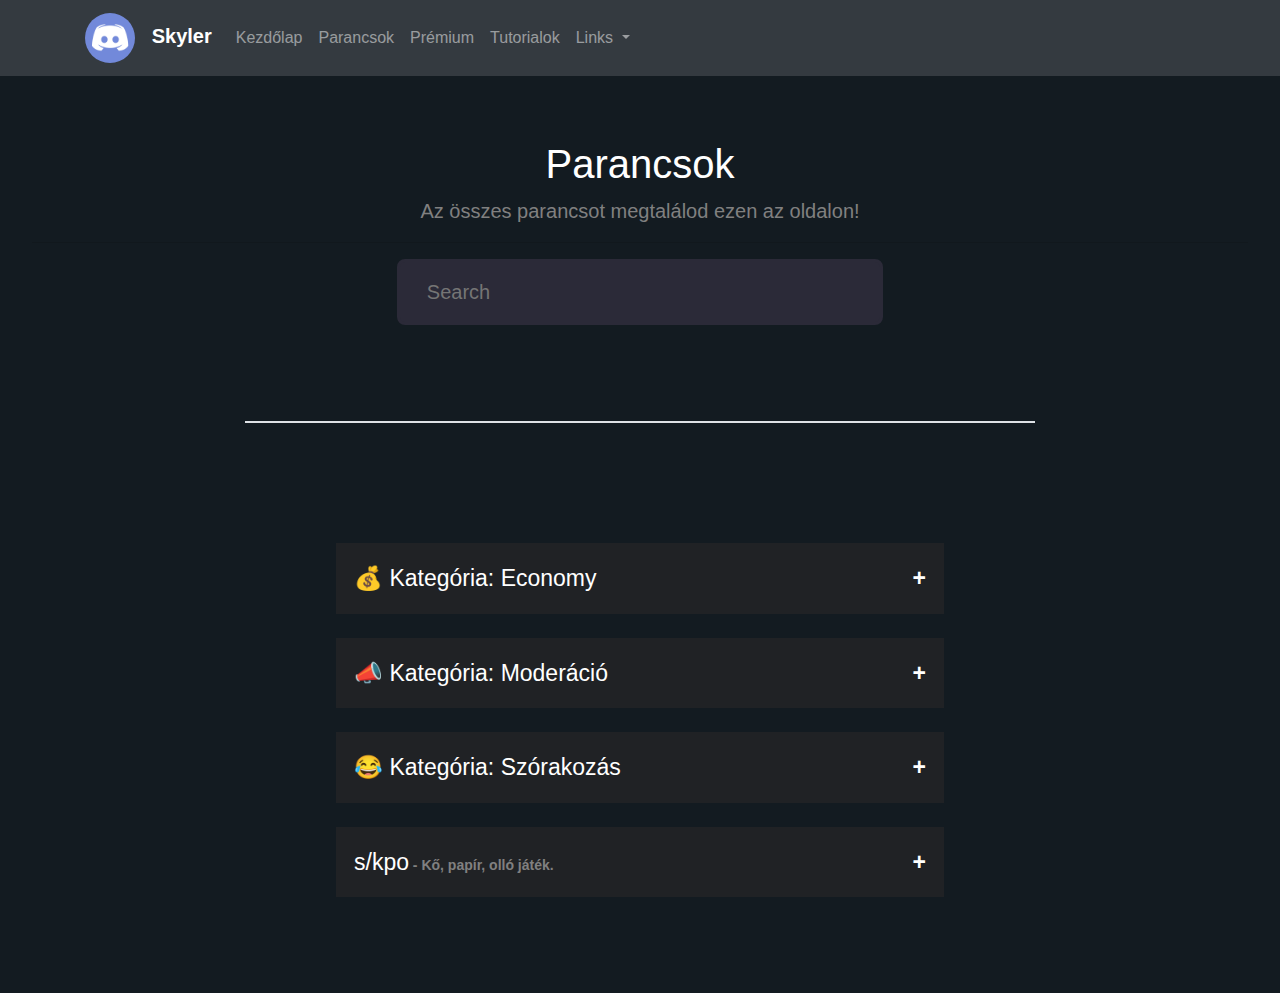
==== commands.html @ 7951acd0 "Update commands.html" ====
<!DOCTYPE html>
<html lang="en">

<head>
    <meta charset="UTF-8">
    <meta name="viewport" content="width=device-width, initial-scale=1, shrink-to-fit=no">
    <link rel="stylesheet" href="../css3/bootstrap.min.css">
    <link rel="stylesheet" href="../css3/main.css">
    <link rel="stylesheet" href="https://cdnjs.cloudflare.com/ajax/libs/font-awesome/4.7.0/css/font-awesome.min.css">
    <link rel="icon" href="../images/favicon.png">
    <title>Skyler - Parancsok</title>
</head>

<body>
    <nav class="navbar navbar-expand-lg navbar-dark bg-dark">
        <div class="container-fluid container">
            <a class="navbar-brand" href="/">
                <img src="../images/bot.png" alt="" width="50" height="50" class="rounded-circle"> &nbsp;
                <span>Skyler</span>
            </a>
            <button class="navbar-toggler" type="button" data-bs-toggle="collapse"
                data-bs-target="#navbarSupportedContent" aria-controls="navbarSupportedContent" aria-expanded="false"
                aria-label="Toggle navigation">
                <span class="navbar-toggler-icon"></span>
            </button>
            <div class="collapse navbar-collapse" id="navbarSupportedContent">
                <ul class="navbar-nav me-auto mb-2 mb-lg-0">
                    <li class="nav-item">
                        <a class="nav-link" href="../">Kezdőlap</a>
                    </li>
                    <li class="nav-item">
                        <a class="nav-link" aria-current="page" href="#/">Parancsok</a>
                    </li>
                    <li class="nav-item">
                        <a class="nav-link" href="./premium">Prémium</a>
                    </li>
                    <li class="nav-item">
                        <a class="nav-link" href="./tutorial">Tutorialok</a>
                    </li>
                    <li class="nav-item dropdown">
                        <a class="nav-link dropdown-toggle" href="#" id="linksdrop" role="button"
                            data-bs-toggle="dropdown" aria-expanded="false">
                            Links
                        </a>
                        <ul class="dropdown-menu bgn" aria-labelledby="linksdrop">
                            <li><a class="dropdown-item text-muted font-weight-bold" href="https://discord.com/oauth2/authorize?client_id=629368281513328642&permissions=8&scope=bot" target="_blank">Meghívás</a>
                            </li>
                            <li><a class="dropdown-item text-muted font-weight-bold" href="https://discord.com/invite/JfRbAU7" target="_blank">Support
                                    Server</a></li>
                            <li>
                                <hr class="dropdown-divider">
                            </li>
                        </ul>
                    </li>
                </ul>
            </div>
        </div>
    </nav>
    </div>

    <div class="jumbotron text-center bg-transparent">
        <h1 class="commandstitle">Parancsok</h1>
        <p class="lead commandssub">Az összes parancsot megtalálod ezen az oldalon!</p>
        <hr>
        <input id="myInput" type="text" class="searchbox" placeholder="Search">
        <br>
        <br>
        <br>
        <br>
        <br>
        <div class="border"></div>
        <br>
        <br>
        <br>
        <div id="myCmd">
            <br>
            <br>
            <button type="button" class="collapsible">💰 Kategória: Economy</button>
            <div class="content">
            <br>
            <br>
            <button type="button" class="collapsible">s/help<span> - Parancslista megtekintése.</span></button>
            <div class="content">
                <h4 style="color: rgb(169, 247, 247);">Szükséges jog:</h4>
                <p style="color: rgb(252, 51, 69);">Adminisztrátor</p>
                <h4 style="color: #cccccc;">Használat:</h4>
                <p>s/help</p>
            </div>
            <br>
            <br>
            <button type="button" class="collapsible">s/balance<span> - Egyenleg megtekintése</span></button>
            <div class="content">
                <h4 style="color: rgb(253, 248, 248);">Szükséges jog:</h4>
                <p style="color: rgb(116, 67, 253);">Nincs</p>
                <h4 style="color: #cccccc;">Használat:</h4>
                <p>s/balance [@említés]</p>
            </div>
            <br>
            <br>
            <button type="button" class="collapsible">s/crime<span> - Véletlenszerű bolt kirablása.</span></button>
            <div class="content">
                <h4 style="color: rgb(253, 248, 248);">Szükséges jog:</h4>
                <p style="color: rgb(116, 67, 253);">Nincs.</p>
                <h4 style="color: #cccccc;">Használat:</h4>
                <p>s/crime</p>
            </div>
            <br>
            <br>
            <button type="button" class="collapsible">s/work<span> - Dolgozás.</span></button>
            <div class="content">
                <h4 style="color: rgb(253, 248, 248);">Szükséges jog:</h4>
                <p style="color: rgb(116, 67, 253);">Nincs</p>
                <h4 style="color: #cccccc;">Használat:</h4>
                <p>s/work</p>
            </div>
            <br>
            <br>
            <button type="button" class="collapsible">s/pay<span> - Átutalás bankon keresztül.</span></button>
            <div class="content">
                <h4 style="color: rgb(253, 248, 248);">Szükséges jog:</h4>
                <p style="color: rgb(116, 67, 253);">Nincs</p>
                <h4 style="color: #cccccc;">Használat:</h4>
                <p>s/pay [@említés] [összeg]</p>
            </div>
            <br>
            <br>
            <button type="button" class="collapsible">s/setcurrency<span> - Pénznem beállítása.</span></button>
            <div class="content">
                <h4 style="color: rgb(253, 248, 248);">Szükséges jog:</h4>
                <p style="color: rgb(252, 51, 69);">Adminisztrátor</p>
                <h4 style="color: #cccccc;">Használat:</h4>
                <p>s/setcurrency [emoji/szöveg]</p>
            </div>
            <br>
            <br>
            <button type="button" class="collapsible">s/resetcurrency<span> - Pénznem visszaállítása.</span></button>
            <div class="content">
                <h4 style="color: rgb(253, 248, 248);">Szükséges jog:</h4>
                <p style="color: rgb(252, 51, 69);">Adminisztrátor</p>
                <h4 style="color: #cccccc;">Használat:</h4>
                <p>s/resetcurrency</p>
            </div>
            <br>
            <br>
            <button type="button" class="collapsible">s/farm<span> - Dolgozás a farmon.</span></button>
            <div class="content">
                <h4 style="color: rgb(253, 248, 248);">Szükséges jog:</h4>
                <p style="color: rgb(116, 67, 253);">Nincs</p>
                <h4 style="color: #cccccc;">Használat:</h4>
                <p>s/farm</p>
            </div>
            <br>
            <br>
            <button type="button" class="collapsible">s/inventory<span> - Megvásárolt tárgyak listája.</span></button>
            <div class="content">
                <h4 style="color: rgb(253, 248, 248);">Szükséges jog:</h4>
                <p style="color: rgb(116, 67, 253);">Nincs</p>
                <h4 style="color: #cccccc;">Használat:</h4>
                <p>s/inventory</p>
            </div>
            <br>
            <br>
            <button type="button" class="collapsible">s/buyitem<span> - Tárgy megvásárlása a boltból.</span></button>
            <div class="content">
                <h4 style="color: rgb(253, 248, 248);">Szükséges jog:</h4>
                <p style="color: rgb(116, 67, 253);">Nincs</p>
                <h4 style="color: #cccccc;">Használat:</h4>
                <p>s/buyitem[szám]</p>
            </div>
            <br>
            <br>
            <button type="button" class="collapsible">s/deposit<span> - Pénz bankba rakása.</span></button>
            <div class="content">
                <h4 style="color: rgb(253, 248, 248);">Szükséges jog:</h4>
                <p style="color: rgb(116, 67, 253);">Nincs</p>
                <h4 style="color: #cccccc;">Használat:</h4>
                <p>s/deposit [összeg]</p>
            </div>
            <br>
            <br>
            <button type="button" class="collapsible">s/withdraw<span> - Pénz kivétele a bankból.</span></button>
            <div class="content">
                <h4 style="color: rgb(253, 248, 248);">Szükséges jog:</h4>
                <p style="color: rgb(116, 67, 253);">Nincs</p>
                <h4 style="color: #cccccc;">Használat:</h4>
                <p>s/withdraw [összeg]</p>
            </div>
            <br>
            <br>
            <button type="button" class="collapsible">s/rob<span> - Felhasználó kirablása.</span></button>
            <div class="content">
                <h4 style="color: rgb(253, 248, 248);">Szükséges jog:</h4>
                <p style="color: rgb(116, 67, 253);">Nincs</p>
                <h4 style="color: #cccccc;">Használat:</h4>
                <p>s/rob [@említés]</p>
            </div>
            <br>
            <br>
            <button type="button" class="collapsible">s/additem<span> - Tárgy hozzáadása a bolthoz.</span></button>
            <div class="content">
                <h4 style="color: rgb(253, 248, 248);">Szükséges jog:</h4>
                <p style="color: rgb(252, 51, 69);">Adminisztrátor</p>
                <h4 style="color: #cccccc;">Használat:</h4>
                <p>s/additem [név] [ár] [@rang]</p>
            </div>
            <br>
            <br>
            <button type="button" class="collapsible">s/removeitem<span> - Tárgy törlése a boltból.</span></button>
            <div class="content">
                <h4 style="color: rgb(253, 248, 248);">Szükséges jog:</h4>
                <p style="color: rgb(252, 51, 69);">Adminisztrátor</p>
                <h4 style="color: #cccccc;">Használat:</h4>
                <p>s/removeitem[szám]</p>
            </div>
            <br>
            <br>
            </div>
            <br>
            <br>
            <button type="button" class="collapsible">📣 Kategória: Moderáció</button>
            <div class="content">
            <br>
            <br>
            <button type="button" class="collapsible">s/ban<span> - Felhasználó kitiltása.</span></button>
            <div class="content">
                <h4 style="color: rgb(253, 248, 248);">Szükséges jog:</h4>
                <p style="color: rgb(252, 51, 69);">Adminisztrátor</p>
                <h4 style="color: #cccccc;">Használat:</h4>
                <p>s/ban [@említés] [indok]</p>
            </div>
            <br>
            <br>
            <button type="button" class="collapsible">s/unban<span> - Felhasználó kitiltásának feloldása.</span></button>
            <div class="content">
                <h4 style="color: rgb(253, 248, 248);">Szükséges jog:</h4>
                <p style="color: rgb(252, 51, 69);">Adminisztrátor</p>
                <h4 style="color: #cccccc;">Használat:</h4>
                <p>s/unban [@említés]</p>
            </div>
            <br>
            <br>
            <button type="button" class="collapsible">s/kick<span> - Felhasználó kirúgása.</span></button>
            <div class="content">
                <h4 style="color: rgb(253, 248, 248);">Szükséges jog:</h4>
                <p style="color: rgb(252, 51, 69);">Adminisztrátor</p>
                <h4 style="color: #cccccc;">Használat:</h4>
                <p>s/kick [@említés] [indok]</p>
            </div>
            <br>
            <br>
            <button type="button" class="collapsible">s/mute<span> - Felhasználó némítása.</span></button>
            <div class="content">
                <h4 style="color: rgb(253, 248, 248);">Szükséges jog:</h4>
                <p style="color: rgb(252, 51, 69);">Adminisztrátor</p>
                <h4 style="color: #cccccc;">Használat:</h4>
                <p>s/ban [@említés] [indok]</p>
            </div>
            <br>
            <br>
            <button type="button" class="collapsible">s/unmute<span> - Felhasználó némításának feloldása.</span></button>
            <div class="content">
                <h4 style="color: rgb(253, 248, 248);">Szükséges jog:</h4>
                <p style="color: rgb(252, 51, 69);">Adminisztrátor</p>
                <h4 style="color: #cccccc;">Használat:</h4>
                <p>s/ban [@említés]</p>
            </div>
            <br>
            <br>
            <button type="button" class="collapsible">s/customcd<span> - Egyedi parancs készítése.</span></button>
            <div class="content">
                <h4 style="color: rgb(253, 248, 248);">Szükséges jog:</h4>
                <p style="color: rgb(252, 51, 69);">Adminisztrátor</p>
                <h4 style="color: #cccccc;">Használat:</h4>
                <p>s/customcd [parancs név] [válasz]</p>
            </div>
            <br>
            <br>
            <button type="button" class="collapsible">s/serverinfo<span> - Szerver információk megtekintése.</span></button>
            <div class="content">
                <h4 style="color: rgb(253, 248, 248);">Szükséges jog:</h4>
                <p style="color: rgb(252, 51, 69);">Adminisztrátor</p>
                <h4 style="color: #cccccc;">Használat:</h4>
                <p>s/serverinfo</p>
            </div>
            <br>
            <br>
            <button type="button" class="collapsible">s/roleinfo<span> - Rang információinak megtekintése.</span></button>
            <div class="content">
                <h4 style="color: rgb(253, 248, 248);">Szükséges jog:</h4>
                <p style="color: rgb(252, 51, 69);">Adminisztrátor</p>
                <h4 style="color: #cccccc;">Használat:</h4>
                <p>s/roleinfo [@említés]</p>
            </div>
            <br>
            <br>
            <button type="button" class="collapsible">s/userinfo<span> - Felhasználó információinak megtekintése.</span></button>
            <div class="content">
                <h4 style="color: rgb(253, 248, 248);">Szükséges jog:</h4>
                <p style="color: rgb(252, 51, 69);">Adminisztrátor</p>
                <h4 style="color: #cccccc;">Használat:</h4>
                <p>s/userinfo [@említés]</p>
            </div>
            <br>
            <br>
            <button type="button" class="collapsible">s/embed<span> - Egyedi embed készítése.</span></button>
            <div class="content">
                <h4 style="color: rgb(253, 248, 248);">Szükséges jog:</h4>
                <p style="color: rgb(252, 51, 69);">Adminisztrátor</p>
                <h4 style="color: #cccccc;">Használat:</h4>
                <p>s/embed [Author] [Cím] [Leírás] [Author Icon] [Fejléc képe]</p>
            </div>
            <br>
            <br>
            <button type="button" class="collapsible">s/clear<span> - Üzenetek törlése.</span></button>
            <div class="content">
                <h4 style="color: rgb(253, 248, 248);">Szükséges jog:</h4>
                <p style="color: rgb(252, 51, 69);">Adminisztrátor</p>
                <h4 style="color: #cccccc;">Használat:</h4>
                <p>s/clear [mennyiség]</p>
            </div>
            <br>
            <br>
            <button type="button" class="collapsible">s/reactionroles<span> - Reaction Roles menüpont megjelenítése.</span></button>
            <div class="content">
                <h4 style="color: rgb(253, 248, 248);">Szükséges jog:</h4>
                <p style="color: rgb(252, 51, 69);">Adminisztrátor</p>
                <h4 style="color: #cccccc;">Használat:</h4>
                <p>s/reactionroles</p>
            </div>
            <br>
            <br>
            <button type="button" class="collapsible">s/setbuttonrole<span> - Reaction Roles rangjainak beállítása.</span></button>
            <div class="content">
                <h4 style="color: rgb(253, 248, 248);">Szükséges jog:</h4>
                <p style="color: rgb(252, 51, 69);">Adminisztrátor</p>
                <h4 style="color: #cccccc;">Használat:</h4>
                <p>s/setbuttonrole [@rang] [@rang] [@rang] [@rang] [@rang]</p>
            </div>
            <br>
            <br>
            <button type="button" class="collapsible">s/announce<span> - Felhívás készítése.</span></button>
            <div class="content">
                <h4 style="color: rgb(253, 248, 248);">Szükséges jog:</h4>
                <p style="color: rgb(252, 51, 69);">Adminisztrátor</p>
                <h4 style="color: #cccccc;">Használat:</h4>
                <p>s/announce [szöveg]</p>
            </div>
            <br>
            <br>
            <button type="button" class="collapsible">s/setup temp1<span> - Első sablon feltelepítése.</span></button>
            <div class="content">
                <h4 style="color: rgb(253, 248, 248);">Szükséges jog:</h4>
                <p style="color: rgb(252, 51, 69);">Adminisztrátor</p>
                <h4 style="color: #cccccc;">Használat:</h4>
                <p>s/setup temp1</p>
            </div>
            <br>
            <br>
            <button type="button" class="collapsible">s/setup temp2<span> - Második sablon feltelepítése.</span></button>
            <div class="content">
                <h4 style="color: rgb(253, 248, 248);">Szükséges jog:</h4>
                <p style="color: rgb(252, 51, 69);">Adminisztrátor</p>
                <h4 style="color: #cccccc;">Használat:</h4>
                <p>s/setup temp2</p>
            </div>
            <br>
            <br>
            <button type="button" class="collapsible">s/seewarns<span> - Figyelmeztetések megtekintése</span></button>
            <div class="content">
                <h4 style="color: rgb(253, 248, 248);">Szükséges jog:</h4>
                <p style="color: rgb(252, 51, 69);">Adminisztrátor</p>
                <h4 style="color: #cccccc;">Használat:</h4>
                <p>s/seewarns [@említés]</p>
            </div>
            <br>
            <br>
            <button type="button" class="collapsible">s/asay<span> - Admin felhívás készítése.</span></button>
            <div class="content">
                <h4 style="color: rgb(253, 248, 248);">Szükséges jog:</h4>
                <p style="color: rgb(252, 51, 69);">Adminisztrátor</p>
                <h4 style="color: #cccccc;">Használat:</h4>
                <p>s/asay [szöveg]</p>
            </div>
            <br>
            <br>
            <button type="button" class="collapsible">s/addmoney<span> - Pénz hozzáadása felhasználóhoz.</span></button>
            <div class="content">
                <h4 style="color: rgb(253, 248, 248);">Szükséges jog:</h4>
                <p style="color: rgb(252, 51, 69);">Adminisztrátor</p>
                <h4 style="color: #cccccc;">Használat:</h4>
                <p>s/addmoney [@említés] [mennyiség]</p>
            </div>
            <br>
            <br>
            <button type="button" class="collapsible">s/removemoney<span> - Pénz elvétele felhasználótól.</span></button>
            <div class="content">
                <h4 style="color: rgb(253, 248, 248);">Szükséges jog:</h4>
                <p style="color: rgb(252, 51, 69);">Adminisztrátor</p>
                <h4 style="color: #cccccc;">Használat:</h4>
                <p>s/removemoney [@említés] [mennyiség]</p>
            </div>
            <br>
            <br>
            <button type="button" class="collapsible">s/addrole<span> - Rang hozzáadása felhasználóhoz.</span></button>
            <div class="content">
                <h4 style="color: rgb(253, 248, 248);">Szükséges jog:</h4>
                <p style="color: rgb(252, 51, 69);">Adminisztrátor</p>
                <h4 style="color: #cccccc;">Használat:</h4>
                <p>s/removerole [@említés] [@rang]</p>
            </div>
            <br>
            <br>
            <button type="button" class="collapsible">s/removerole<span> - Rang elvétele felhasználótól.</span></button>
            <div class="content">
                <h4 style="color: rgb(253, 248, 248);">Szükséges jog:</h4>
                <p style="color: rgb(252, 51, 69);">Adminisztrátor</p>
                <h4 style="color: #cccccc;">Használat:</h4>
                <p>s/removerole [@említés] [@rang]</p>
            </div>
            <br>
            <br>
            <button type="button" class="collapsible">s/leave<span> - Bot kiléptetése.</span></button>
            <div class="content">
                <h4 style="color: rgb(253, 248, 248);">Szükséges jog:</h4>
                <p style="color: rgb(252, 51, 69);">Adminisztrátor</p>
                <h4 style="color: #cccccc;">Használat:</h4>
                <p>s/leave</p>
            </div>
            <br>
            <br>
            <button type="button" class="collapsible">s/setsuggestion<span> - Javaslat beállítása.</span></button>
            <div class="content">
                <h4 style="color: rgb(253, 248, 248);">Szükséges jog:</h4>
                <p style="color: rgb(252, 51, 69);">Adminisztrátor</p>
                <h4 style="color: #cccccc;">Használat:</h4>
                <p>s/setsuggestion [be/ki]</p>
            </div>
            <br>
            <br>
            <button type="button" class="collapsible">s/setsuggestchannel<span> - Javaslat csatornájának beállítása.</span></button>
            <div class="content">
                <h4 style="color: rgb(253, 248, 248);">Szükséges jog:</h4>
                <p style="color: rgb(252, 51, 69);">Adminisztrátor</p>
                <h4 style="color: #cccccc;">Használat:</h4>
                <p>s/setsuggestchannel [@csatorna]</p>
            </div>
            <br>
            <br>
            <button type="button" class="collapsible">s/resetwarns<span> - Figyelmeztetések nullázása.</span></button>
            <div class="content">
                <h4 style="color: rgb(253, 248, 248);">Szükséges jog:</h4>
                <p style="color: rgb(252, 51, 69);">Adminisztrátor</p>
                <h4 style="color: #cccccc;">Használat:</h4>
                <p>s/resetwarns [@említés]</p>
            </div>
            <br>
            <br>
            <button type="button" class="collapsible">s/warn<span> - Felhasználó figyelmeztetése.</span></button>
            <div class="content">
                <h4 style="color: rgb(253, 248, 248);">Szükséges jog:</h4>
                <p style="color: rgb(252, 51, 69);">Adminisztrátor</p>
                <h4 style="color: #cccccc;">Használat:</h4>
                <p>s/warn [@említés] [indok]</p>
            </div>
            <br>
            <br>
            <button type="button" class="collapsible">s/setlogs<span> - Logolás beállítása.</span></button>
            <div class="content">
                <h4 style="color: rgb(253, 248, 248);">Szükséges jog:</h4>
                <p style="color: rgb(252, 51, 69);">Adminisztrátor</p>
                <h4 style="color: #cccccc;">Használat:</h4>
                <p>s/setlogs [@csatorna]</p>
            </div>
            <br>
            <br>
            <button type="button" class="collapsible">s/automod<span> - Auto-Moderáció beállítása.</span></button>
            <div class="content">
                <h4 style="color: rgb(253, 248, 248);">Szükséges jog:</h4>
                <p style="color: rgb(252, 51, 69);">Adminisztrátor</p>
                <h4 style="color: #cccccc;">Használat:</h4>
                <p>s/automod [be/ki]</p>
            </div>
            <br>
            <br>
            <button type="button" class="collapsible">s/giveaway<span> - Nyereményjáték készítése.</span></button>
            <div class="content">
                <h4 style="color: rgb(253, 248, 248);">Szükséges jog:</h4>
                <p style="color: rgb(252, 51, 69);">Adminisztrátor</p>
                <h4 style="color: #cccccc;">Használat:</h4>
                <p>s/giveaway [idő] [nyeremény]</p>
            </div>
            <br>
            <br>
            <button type="button" class="collapsible">s/endgiveaway<span> - Nyereményjáték lezárása.</span></button>
            <div class="content">
                <h4 style="color: rgb(253, 248, 248);">Szükséges jog:</h4>
                <p style="color: rgb(252, 51, 69);">Adminisztrátor</p>
                <h4 style="color: #cccccc;">Használat:</h4>
                <p>s/endgiveaway [üzenet ID]</p>
            </div>
            <br>
            <br>
            <button type="button" class="collapsible">s/greroll<span> - Nyereményjáték nyertesének újrasorsolása.</span></button>
            <div class="content">
                <h4 style="color: rgb(253, 248, 248);">Szükséges jog:</h4>
                <p style="color: rgb(252, 51, 69);">Adminisztrátor</p>
                <h4 style="color: #cccccc;">Használat:</h4>
                <p>s/greroll [üzenet ID]</p>
            </div>
            <br>
            <br>
            <button type="button" class="collapsible">s/setwelcome<span> - Üdvözlő üzenet beállítása.</span></button>
            <div class="content">
                <h4 style="color: rgb(253, 248, 248);">Szükséges jog:</h4>
                <p style="color: rgb(252, 51, 69);">Adminisztrátor</p>
                <h4 style="color: #cccccc;">Használat:</h4>
                <p>s/setwelcome [üzenet]</p>
            </div>
            <br>
            <br>
            <button type="button" class="collapsible">s/setwchannel<span> - Üdvözlő csatorna beállítása.</span></button>
            <div class="content">
                <h4 style="color: rgb(253, 248, 248);">Szükséges jog:</h4>
                <p style="color: rgb(252, 51, 69);">Adminisztrátor</p>
                <h4 style="color: #cccccc;">Használat:</h4>
                <p>s/setwchannel [@csatorna]</p>
            </div>
            <br>
            <br>
            <button type="button" class="collapsible">s/setlmsg<span> - Kilépés üzenet beállítása.</span></button>
            <div class="content">
                <h4 style="color: rgb(253, 248, 248);">Szükséges jog:</h4>
                <p style="color: rgb(252, 51, 69);">Adminisztrátor</p>
                <h4 style="color: #cccccc;">Használat:</h4>
                <p>s/setlmsg [üzenet]</p>
            </div>
            <br>
            <br>
            <button type="button" class="collapsible">s/setlchannel<span> - Kilépés csatorna beállítása.</span></button>
            <div class="content">
                <h4 style="color: rgb(253, 248, 248);">Szükséges jog:</h4>
                <p style="color: rgb(252, 51, 69);">Adminisztrátor</p>
                <h4 style="color: #cccccc;">Használat:</h4>
                <p>s/setlchannel [@csatorna]</p>
            </div>
            <br>
            <br>
            <button type="button" class="collapsible">s/config<span> - Konfigurációk módosítása.</span></button>
            <div class="content">
                <h4 style="color: rgb(253, 248, 248);">Szükséges jog:</h4>
                <p style="color: rgb(252, 51, 69);">Adminisztrátor</p>
                <h4 style="color: #cccccc;">Használat:</h4>
                <p>s/config [welcome/leave/automod/sstats] [be/ki]</p>
            </div>
            <br>
            <br>
            <button type="button" class="collapsible">s/nuke<span> - Tömeges üzenetek törlése.</span></button>
            <div class="content">
                <h4 style="color: rgb(253, 248, 248);">Szükséges jog:</h4>
                <p style="color: rgb(252, 51, 69);">Adminisztrátor</p>
                <h4 style="color: #cccccc;">Használat:</h4>
                <p>s/nuke</p>
            </div>
            <br>
            <br>
            <button type="button" class="collapsible">s/intialize<span> - Működés ellenőrzése.</span></button>
            <div class="content">
                <h4 style="color: rgb(253, 248, 248);">Szükséges jog:</h4>
                <p style="color: rgb(252, 51, 69);">Adminisztrátor</p>
                <h4 style="color: #cccccc;">Használat:</h4>
                <p>s/intialize</p>
            </div>
            <br>
            <br>
            <button type="button" class="collapsible">s/resetalldata<span> - Adatbázis visszaállítása.</span></button>
            <div class="content">
                <h4 style="color: rgb(253, 248, 248);">Szükséges jog:</h4>
                <p style="color: rgb(252, 51, 69);">Adminisztrátor</p>
                <h4 style="color: #cccccc;">Használat:</h4>
                <p>s/resetalldata</p>
            </div>
            <br>
            <br>
            <button type="button" class="collapsible">s/szavazás<span> - Szavazás készítése.</span></button>
            <div class="content">
                <h4 style="color: rgb(253, 248, 248);">Szükséges jog:</h4>
                <p style="color: rgb(252, 51, 69);">Adminisztrátor</p>
                <h4 style="color: #cccccc;">Használat:</h4>
                <p>s/ban [szöveg]</p>
            </div>
            <br>
            <br>
            <button type="button" class="collapsible">s/getinvinfo<span> - Meghívó információinak megtekintése.</span></button>
            <div class="content">
                <h4 style="color: rgb(253, 248, 248);">Szükséges jog:</h4>
                <p style="color: rgb(252, 51, 69);">Adminisztrátor</p>
                <h4 style="color: #cccccc;">Használat:</h4>
                <p>s/getinvinfo [meghívó azonosító]</p>
            </div>
            <br>
            <br>
            </div>
            <br>
            <br>
            <button type="button" class="collapsible">😂 Kategória: Szórakozás</button>
            <div class="content">
            </div>
            <br>
            <br>
            <button type="button" class="collapsible">s/kpo<span> - Kő, papír, olló játék.</span></button>
            <div class="content">
                <h4 style="color: rgb(253, 248, 248);">Szükséges jog:</h4>
                <p style="color: rgb(116, 67, 253);">Nincs</p>
                <h4 style="color: #cccccc;">Használat:</h4>
                <p>s/kpo [✌️/👊/✋]</p>
            <br>
            <br>
            <button type="button" class="collapsible">s/iq<span> - IQ megtekintése (FUN).</span></button>
            <div class="content">
                <h4 style="color: rgb(253, 248, 248);">Szükséges jog:</h4>
                <p style="color: rgb(116, 67, 253);">Nincs</p>
                <h4 style="color: #cccccc;">Használat:</h4>
                <p>s/iq [@említés]</p>
            <br>
            <br>
            <button type="button" class="collapsible">s/avatar<span> - Avatar megtekintése.</span></button>
            <div class="content">
                <h4 style="color: rgb(253, 248, 248);">Szükséges jog:</h4>
                <p style="color: rgb(116, 67, 253);">Nincs</p>
                <h4 style="color: #cccccc;">Használat:</h4>
                <p>s/avatar [@említés]</p>
            <br>
            <br>
            <button type="button" class="collapsible">s/filter<span> - Filter feltétele.</span></button>
            <div class="content">
                <h4 style="color: rgb(253, 248, 248);">Szükséges jog:</h4>
                <p style="color: rgb(116, 67, 253);">Nincs</p>
                <h4 style="color: #cccccc;">Használat:</h4>
                <p>s/filter[1-10] [@említés]</p>
            <br>
            <br>
            <button type="button" class="collapsible">⭐️ Kategória: Extra</button>
            <div class="content">
            <br>
            <br>
            <button type="button" class="collapsible">s/extra<span> - Reagál a bot szavakra.</span></button>
            <div class="content">
                <h4 style="color: rgb(253, 248, 248);">Szükséges jog:</h4>
                <p style="color: rgb(116, 67, 253);">Nincs</p>
                <h4 style="color: #cccccc;">Használat:</h4>
                <p>s/extra [be/ki]</p>
            <br>
            <br>
            <button type="button" class="collapsible">s/extra mutat<span> - Extra menüpont megnyitása.</span></button>
            <div class="content">
                <h4 style="color: rgb(253, 248, 248);">Szükséges jog:</h4>
                <p style="color: rgb(116, 67, 253);">Nincs</p>
                <h4 style="color: #cccccc;">Használat:</h4>
                <p>s/extra mutat</p>
            <br>
            <br>
            <button type="button" class="collapsible">s/setup sstats<span> - Szerver statisztika felépítése.</span></button>
            <div class="content">
                <h4 style="color: rgb(253, 248, 248);">Szükséges jog:</h4>
                <p style="color: rgb(252, 51, 69);">Adminisztrátor</p>
                <h4 style="color: #cccccc;">Használat:</h4>
                <p>s/setup sstats</p>
            </div>
            <br>
            <br>
            <button type="button" class="collapsible">👥 Kategória: Egyéb</button>
            <div class="content">
            <br>
            <br>
            <button type="button" class="collapsible">👑 Kategória: Prémium</button>
            <div class="content">
            <br>
            <br>
            <button type="button" class="collapsible">s/gift<span> - Prémium ajándékozása.</span></button>
            <div class="content">
                <h4 style="color: rgb(253, 248, 248);">Szükséges jog:</h4>
                <p style="color: rgb(116, 67, 253);">Nincs</p>
                <h4 style="color: #cccccc;">Használat:</h4>
                <p>s/gift [@említés]</p>
            </div>
            <br>
            <br>
            <button type="button" class="collapsible">s/addnote<span> - Több jegyzet hozzáadása.</span></button>
            <div class="content">
                <h4 style="color: rgb(253, 248, 248);">Szükséges jog:</h4>
                <p style="color: rgb(116, 67, 253);">Nincs</p>
                <h4 style="color: #cccccc;">Használat:</h4>
                <p>s/addnote[4-6] [szöveg]</p>
            </div>
            <br>
            <br>
            <button type="button" class="collapsible">s/preview<span> - Wweboldal előnézete.</span></button>
            <div class="content">
                <h4 style="color: rgb(253, 248, 248);">Szükséges jog:</h4>
                <p style="color: rgb(116, 67, 253);">Nincs</p>
                <h4 style="color: #cccccc;">Használat:</h4>
                <p>s/preview [weboldal]</p>
            </div>
            <br>
            <br>
            <button type="button" class="collapsible">s/addbutton<span> - Javaslat csatornájának beállítása.</span></button>
            <div class="content">
                <h4 style="color: rgb(253, 248, 248);">Szükséges jog:</h4>
                <p style="color: rgb(252, 51, 69);">Adminisztrátor</p>
                <h4 style="color: #cccccc;">Használat:</h4>
                <p>s/addbutton [cím] [stílus] [szöveg]</p>
            </div>
            <br>
            <br>
            <button type="button" class="collapsible">Skyler<span> - Privátban beszélgetés a bottal.</span></button>
            <div class="content">
                <h4 style="color: rgb(253, 248, 248);">Szükséges jog:</h4>
                <p style="color: rgb(116, 67, 253);">Nincs</p>
                <h4 style="color: #cccccc;">Használat:</h4>
                <p>Skyler [szöveg]</p>
            </div>
            <br>
            <br>
            <button type="button" class="collapsible">s/antilink<span> - Linkek kikapcsolása</span></button>
            <div class="content">
                <h4 style="color: rgb(253, 248, 248);">Szükséges jog:</h4>
                <p style="color: rgb(116, 67, 253);">Nincs</p>
                <h4 style="color: #cccccc;">Használat:</h4>
                <p>s/antilink [ki/be]</p>
            </div>
            <br>
            <br>
            <button type="button" class="collapsible">s/setup temp<span> - Több jegyzet hozzáadása.</span></button>
            <div class="content">
                <h4 style="color: rgb(253, 248, 248);">Szükséges jog:</h4>
                <p style="color: rgb(116, 67, 253);">Nincs</p>
                <h4 style="color: #cccccc;">Használat:</h4>
                <p>s/setup temp[3-5]</p>
            </div>
            <br>
            <br>
        </div>
    </div>
    </div>

    <footer class="mastfoot mb-auto">
      <div class="container-fluid mb-auto">
        <div class="row d-flex justify-content-center">
          <div class="">
            <p style="font-size: 19px; padding: 0px; margin: 0px;"><a href="https://github.com/Hadi-Koubeissi"
                style="text-decoration: none; color: white;">Made with 💖 by Skyler Dev Team</a></br>Skyler - ©
              2021. Minden jog fenntarva.</br></p>
          </div>
        </div>
      </div>
    </footer>

    <script src="https://cdn.jsdelivr.net/npm/bootstrap@5.0.0-beta1/dist/js/bootstrap.bundle.min.js"
        integrity="sha384-ygbV9kiqUc6oa4msXn9868pTtWMgiQaeYH7/t7LECLbyPA2x65Kgf80OJFdroafW"
        crossorigin="anonymous"></script>
    <script src="https://cdnjs.cloudflare.com/ajax/libs/materialize/1.0.0/js/materialize.min.js"></script>
    <script src="https://ajax.googleapis.com/ajax/libs/jquery/3.5.1/jquery.min.js"></script>
    <script src="../js3/main.js"></script>
</body>

</html>
---- css3/main.css ----
body {
    font-family: 'Poppins', sans-serif !important;
    -webkit-font-smoothing: antialiased;
    -moz-osx-font-smoothing: grayscale;
    text-rendering: optimizeLegibility;
    background-color: #131b21;
}
.bgn {
    background-color: black;
    border: 1px solid #fff;
}
.htext {
color: #ffffff;
font-weight: inherit;
line-height: 1.2;
}
.ltext {
    color: #ffff;
}
.wh {
    color: #ffffff;
    font-weight: 700;
    padding-top: 30px;
}
.Hbot {
    color: #AD91FF !important;
}
.Hbot:hover {
    font-size: 30px;
    text-shadow: #ffffff;
}
.textt {
    color: #a2a8bd;
}
.card {
    border: 1px solid #ffffff;
}
.card:hover {
     border: 3px solid black;
}
.cardds{
margin-top: 30px !important;
padding: 60px 50px !important;
}
.bgseconde {
    padding-bottom: 150px;
    background-color: #131b21;

}
.ttjoin {
    color: #ffffff;
    font-weight: 500;
    font-size: 36px;
    line-height: 51px;
}
span {
    font-weight: 700;
}
.footer-social-icons {
    width: 350px;
    display: block;
    margin: 0 auto;
    align-items: center;
}
.social-icon {
    color: #fff;
}
ul.social-icons {
    margin-top: 10px;
}
.social-icons li {
    vertical-align: top;
    display: inline;
    height: 100px;
}
.social-icons a {
    color: #fff;
    text-decoration: none;
}
.fa-facebook {
    padding:10px 14px;
    -o-transition:.5s;
    -ms-transition:.5s;
    -moz-transition:.5s;
    -webkit-transition:.5s;
    transition: .5s;
    background-color: #322f30;
}
.fa-facebook:hover {
    background-color: #3d5b99;
}
.fa-twitter {
    padding:10px 12px;
    -o-transition:.5s;
    -ms-transition:.5s;
    -moz-transition:.5s;
    -webkit-transition:.5s;
    transition: .5s;
    background-color: #322f30;
}
.fa-twitter:hover {
    background-color: #00aced;
}
.fa-github {
    padding:10px 14px;
    -o-transition:.5s;
    -ms-transition:.5s;
    -moz-transition:.5s;
    -webkit-transition:.5s;
    transition: .5s;
    background-color: #322f30;
}
.fa-github:hover {
    background-color: #5a32a3;
}
.add_to_discord {
    display: flex;
    align-items: center;
    background-color: blueviolet;
    border-radius: 8px;
    border: 0;
    font-weight: 600;
    font-size: 17px !important;
    line-height: 21px !important;
    color: #fff;
    padding: 27px;
    height: 58px;
    outline: none;
}
.add_to_discord svg {
    padding-right: 20px;
    box-sizing: unset;
}
.add_to_discord:hover {
    background-color: rgb(152, 67, 233);
    text-decoration: none;
  }
  
.commandstitle {
    color: #ffffff;
}
.commandssub {
    color: gray;
}
.searchbox {
    background-color: #2b2a38;
    padding: 15px 27px;
    font-size: 20px;
    color: #ccc;
    border: 3px solid #2b2a38;
    border-radius: 8px;
    width: 40%;
}
.border {
    width: 65%;
    height: 2px;
    background: #fff;
    margin-left: 17.5%;
}
.collapsible {
    background-color: #202225;
    color: white;
    cursor: pointer;
    padding: 18px;
    width: 50%;
    border: none;
    text-align: left;
    outline: none;
    font-size: 23px;
    font-family: -apple-system, BlinkMacSystemFont, 'Segoe UI', Roboto, Oxygen, Ubuntu, Cantarell, 'Open Sans', 'Helvetica Neue', sans-serif;
  }
  .collapsible span {
    font-size: 14px;
    color: grey;
}
.collapsible:after {
    content: '\002B';
    color: white;
    font-weight: bold;
    float: right;
    margin-left: 5px;
  }
  
  .active:after {
    content: "\2212";
  }
  .content {
    padding: 0 18px;
    width: 50%;
    margin-left: 25%;
    overflow: hidden;
    transition: max-height 0.3s ease-out;
    background-color: #2f3136;
    color: #6a707a;
    text-align: left;
    display: none;
  }
  .content h4 {
    margin-top: 12px;
    font-size: 20px;
    font-family: 'Cairo';
  }

  .card{
    background-color: rgb(255, 251, 251);
    color: red;
    max-width: 360px;
    display: flex;
    flex-direction: column;
    overflow: hidden;
    border-radius: 2rem;
    box-shadow: 0px 1rem 1.5rem rgba(0,0,0,0.5);
  }
  
  .card .banner{
    background-position: center;
    background-repeat: no-repeat;
    background-size: cover;
    height: 11rem;
    display: flex;
    align-items: flex-end;
    justify-content: center;
    box-sizing: border-box;
  }
  .card .banner img{
    background-color: #fff;
    width: 8rem;
    height: 8rem;
    box-shadow: 0 0.5rem 1rem rgba(0,0,0,0.3);
    border-radius: 50%;
    transform: translateY(50%);
    transition: transform 200ms cubic-bezier(0.18, 0.89, 0.32, 1.28);
  }
  
  .card .banner img:hover{
    transform: translateY(50%) scale(1.3);
  }
  
  .card h2.name{
    text-align: center;
    padding: 0 2rem 0.5rem;
    margin: 0;
  }
  
  .card .title{
    color: #a0a0a0;
    font-size: 0.85rem;
    text-align: center;
    padding: 0 2rem 1.2rem;
  }
  
  .card .actions{
    padding: 0 2rem 1.2rem;
    display: flex;
    flex-direction: column;
    order: 99;
  }
  
  .card .actions .follow-info{
    padding: 0 0 1rem;
    display: flex;
  }
  
  .card .actions .follow-info h2{
    text-align: center;
    width: 50%;
    margin: 0;
    box-sizing: border-box;
  }
  
  .card .actions .follow-info h2 a{
    text-decoration: none;
    padding: 0.8rem;
    display: flex;
    flex-direction: column;
    border-radius: 0.8rem;
    transition: background-color 100ms ease-in-out;
  }
  
  .card .actions .follow-info h2 a span{
    color: #1c9eff;
    font-weight: bold;
    transform-origin: bottom;
    transform: scaleY(1.3);
    transition: color 100ms ease-in-out;
  }
  
  .card .actions .follow-info h2 a small{
    color: #afafaf;
    font-size: 0.85rem;
    font-weight: normal;
  }
  
  .card .actions .follow-info h2 a:hover{
    background-color: #f2f2f2;
  }
  
  .card .actions .follow-info h2 a:hover span{
    color: #007ad6;
  }
  
  .card .actions .follow-btn button{
    color: inherit;
    font: inherit;
    font-weight: bold;
    background-color: #ffd01a;
    width: 100%;
    border: none;
    padding: 1rem;
    outline: none;
    box-sizing: border-box;
    border-radius: 1.5rem/50%;
    transition: background-color 100ms ease-in-out, transform 200ms cubic-bezier(0.18, 0.89, 0.32, 1.28);
  }
  
  .card .actions .follow-btn button:hover{
    background-color: #efb10a;
    transform: scale(1.1);
  }
  
  .card .actions .follow-btn button:active{
    background-color: #e8a200;
    transform: scale(1);
  }

  .licetitle {
    color: #ffff;
    margin: 5px;
    font-family: monospace;
  }

  .textlice {
    box-sizing: border-box;
    color:  #ffff;
    margin: 3px;
    letter-spacing: 1px;
  }

.mastfoot.mb-auto{
    padding-bottom: 40px;
    padding: 20px;
    bottom: 0;
    width: 100%;
    height: auto;
    background-color: #212529;
    color: white;
}


::-webkit-scrollbar {
	width: 12.2px;
}

::-webkit-scrollbar-track {
	box-shadow: inset 0 0 1000px #38383b; 
}

::-webkit-scrollbar-thumb {
	background: #202225; 
	border-radius: 4px;
}
/* Handle on hover */
::-webkit-scrollbar-thumb:hover {
    background: rgb(84, 81, 81); 
  }
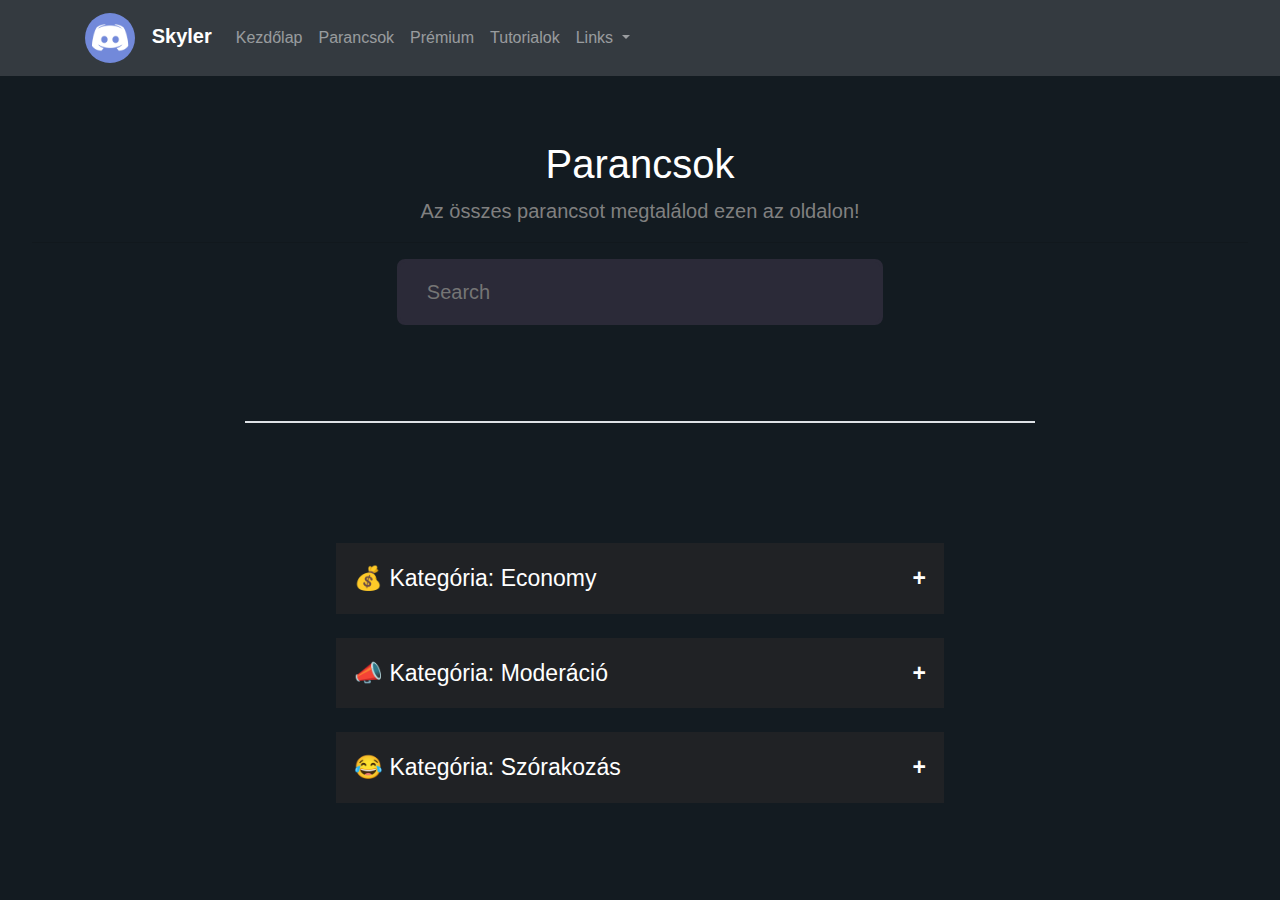
==== commit 41523d93: "Update commands.html" ====
--- a/commands.html
+++ b/commands.html
@@ -604,7 +604,6 @@
             <br>
             <button type="button" class="collapsible">😂 Kategória: Szórakozás</button>
             <div class="content">
-            </div>
             <br>
             <br>
             <button type="button" class="collapsible">s/kpo<span> - Kő, papír, olló játék.</span></button>
@@ -668,14 +667,23 @@
             </div>
             <br>
             <br>
+            </div>
+            <br>
+            <br>
             <button type="button" class="collapsible">👥 Kategória: Egyéb</button>
             <div class="content">
             <br>
             <br>
+            </div>
+            <br>
+            <br>
             <button type="button" class="collapsible">👑 Kategória: Prémium</button>
             <div class="content">
             <br>
             <br>
+            </div>
+            <br>
+            <br>
             <button type="button" class="collapsible">s/gift<span> - Prémium ajándékozása.</span></button>
             <div class="content">
                 <h4 style="color: rgb(253, 248, 248);">Szükséges jog:</h4>
@@ -739,6 +747,7 @@
             </div>
             <br>
             <br>
+            </div>
         </div>
     </div>
     </div>
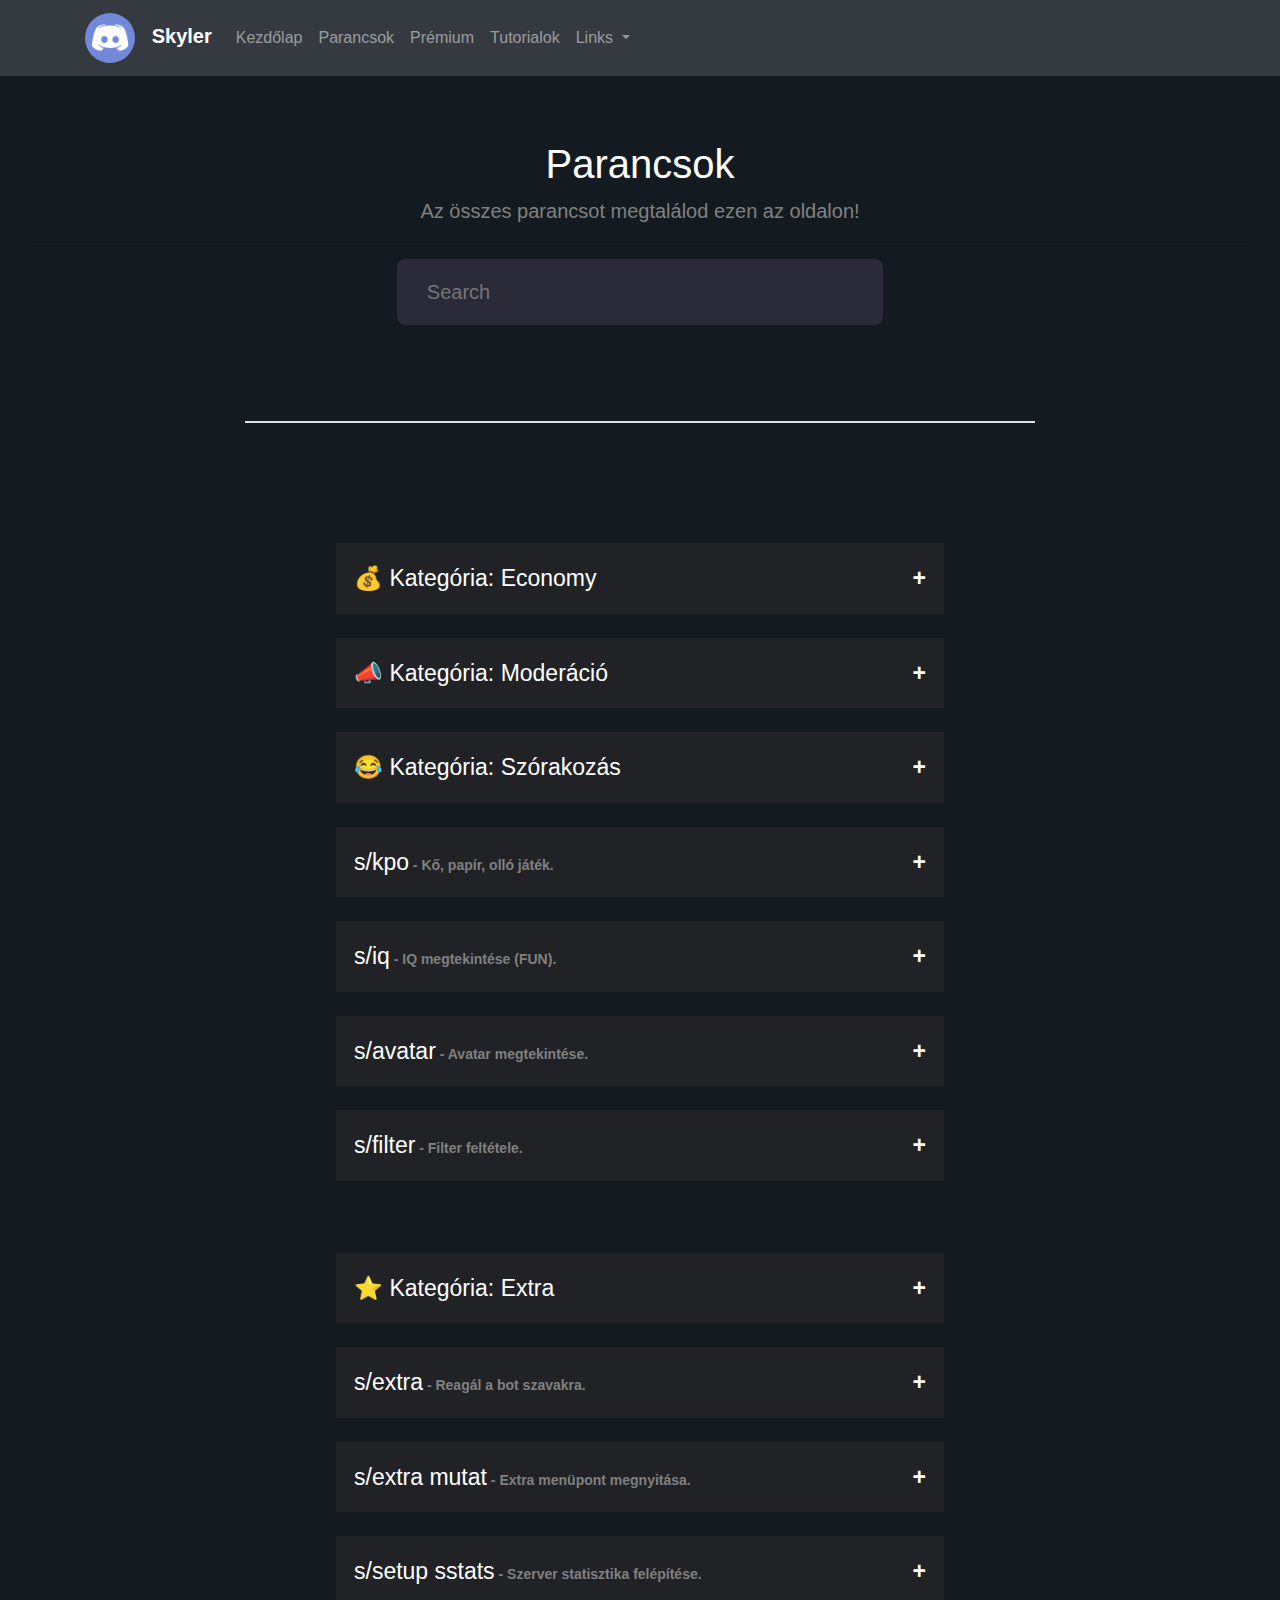
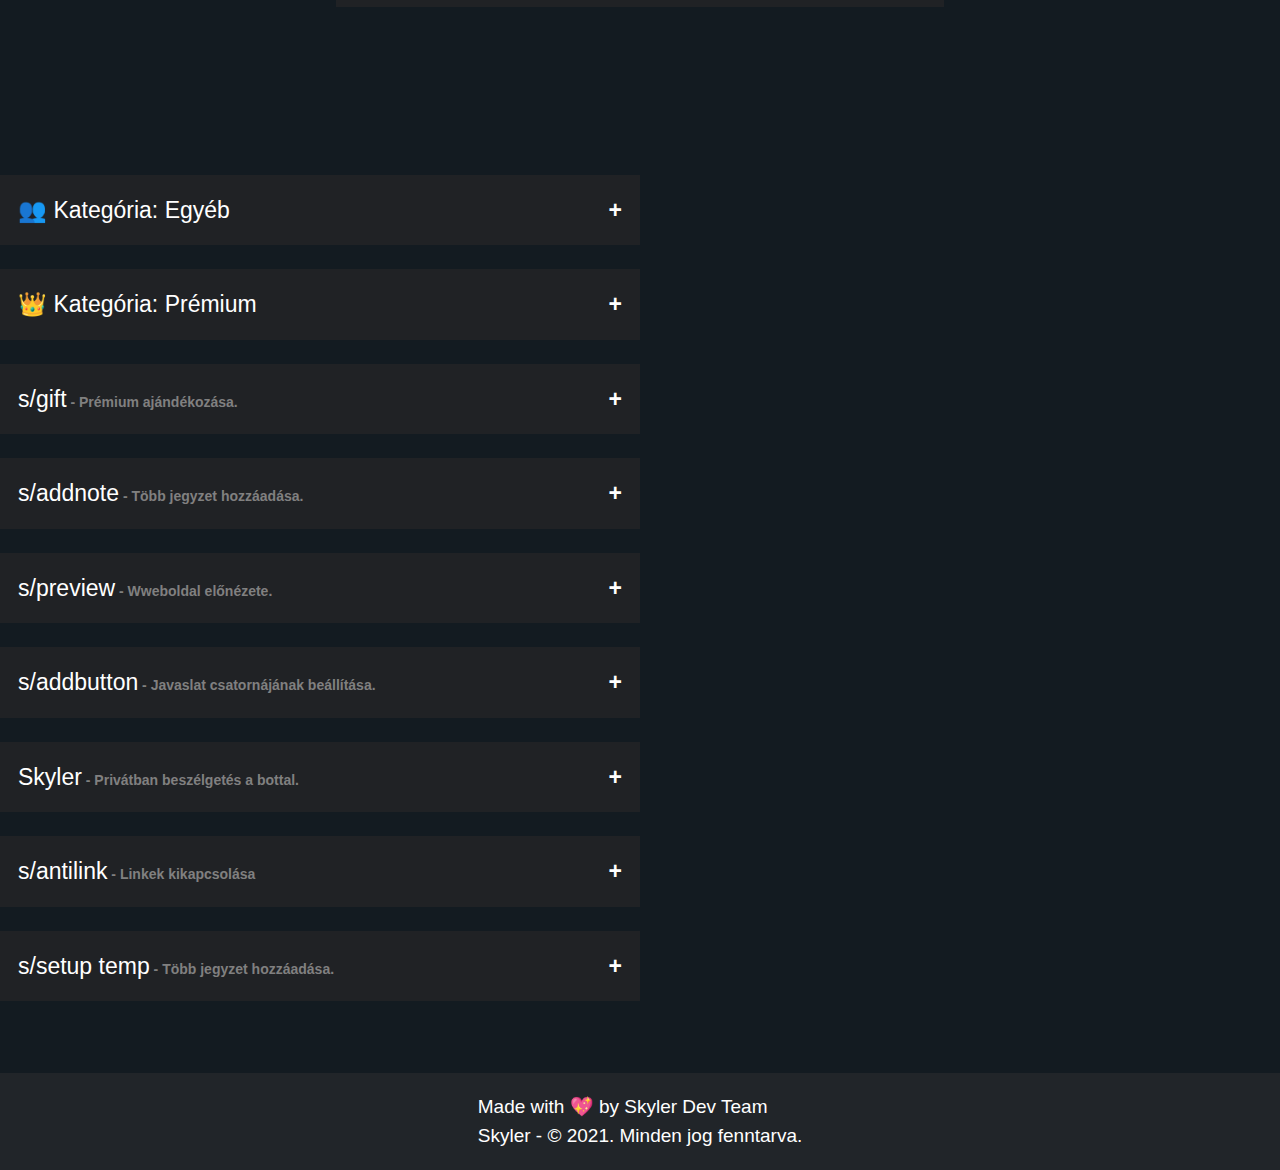
==== commit 32968bea: "Update commands.html" ====
--- a/commands.html
+++ b/commands.html
@@ -604,6 +604,7 @@
             <br>
             <button type="button" class="collapsible">😂 Kategória: Szórakozás</button>
             <div class="content">
+            </div>
             <br>
             <br>
             <button type="button" class="collapsible">s/kpo<span> - Kő, papír, olló játék.</span></button>
@@ -612,6 +613,7 @@
                 <p style="color: rgb(116, 67, 253);">Nincs</p>
                 <h4 style="color: #cccccc;">Használat:</h4>
                 <p>s/kpo [✌️/👊/✋]</p>
+            </div>
             <br>
             <br>
             <button type="button" class="collapsible">s/iq<span> - IQ megtekintése (FUN).</span></button>
@@ -620,6 +622,7 @@
                 <p style="color: rgb(116, 67, 253);">Nincs</p>
                 <h4 style="color: #cccccc;">Használat:</h4>
                 <p>s/iq [@említés]</p>
+            </div>
             <br>
             <br>
             <button type="button" class="collapsible">s/avatar<span> - Avatar megtekintése.</span></button>
@@ -628,6 +631,7 @@
                 <p style="color: rgb(116, 67, 253);">Nincs</p>
                 <h4 style="color: #cccccc;">Használat:</h4>
                 <p>s/avatar [@említés]</p>
+            </div>
             <br>
             <br>
             <button type="button" class="collapsible">s/filter<span> - Filter feltétele.</span></button>
@@ -636,18 +640,26 @@
                 <p style="color: rgb(116, 67, 253);">Nincs</p>
                 <h4 style="color: #cccccc;">Használat:</h4>
                 <p>s/filter[1-10] [@említés]</p>
+            </div>
+            <br>
+            <br>
+            </div>
             <br>
             <br>
             <button type="button" class="collapsible">⭐️ Kategória: Extra</button>
             <div class="content">
             <br>
             <br>
+            </div>
+            <br>
+            <br>
             <button type="button" class="collapsible">s/extra<span> - Reagál a bot szavakra.</span></button>
             <div class="content">
                 <h4 style="color: rgb(253, 248, 248);">Szükséges jog:</h4>
                 <p style="color: rgb(116, 67, 253);">Nincs</p>
                 <h4 style="color: #cccccc;">Használat:</h4>
                 <p>s/extra [be/ki]</p>
+            </div>
             <br>
             <br>
             <button type="button" class="collapsible">s/extra mutat<span> - Extra menüpont megnyitása.</span></button>
@@ -656,6 +668,7 @@
                 <p style="color: rgb(116, 67, 253);">Nincs</p>
                 <h4 style="color: #cccccc;">Használat:</h4>
                 <p>s/extra mutat</p>
+            </div>
             <br>
             <br>
             <button type="button" class="collapsible">s/setup sstats<span> - Szerver statisztika felépítése.</span></button>
@@ -744,6 +757,9 @@
                 <p style="color: rgb(116, 67, 253);">Nincs</p>
                 <h4 style="color: #cccccc;">Használat:</h4>
                 <p>s/setup temp[3-5]</p>
+            </div>
+            <br>
+            <br>
             </div>
             <br>
             <br>
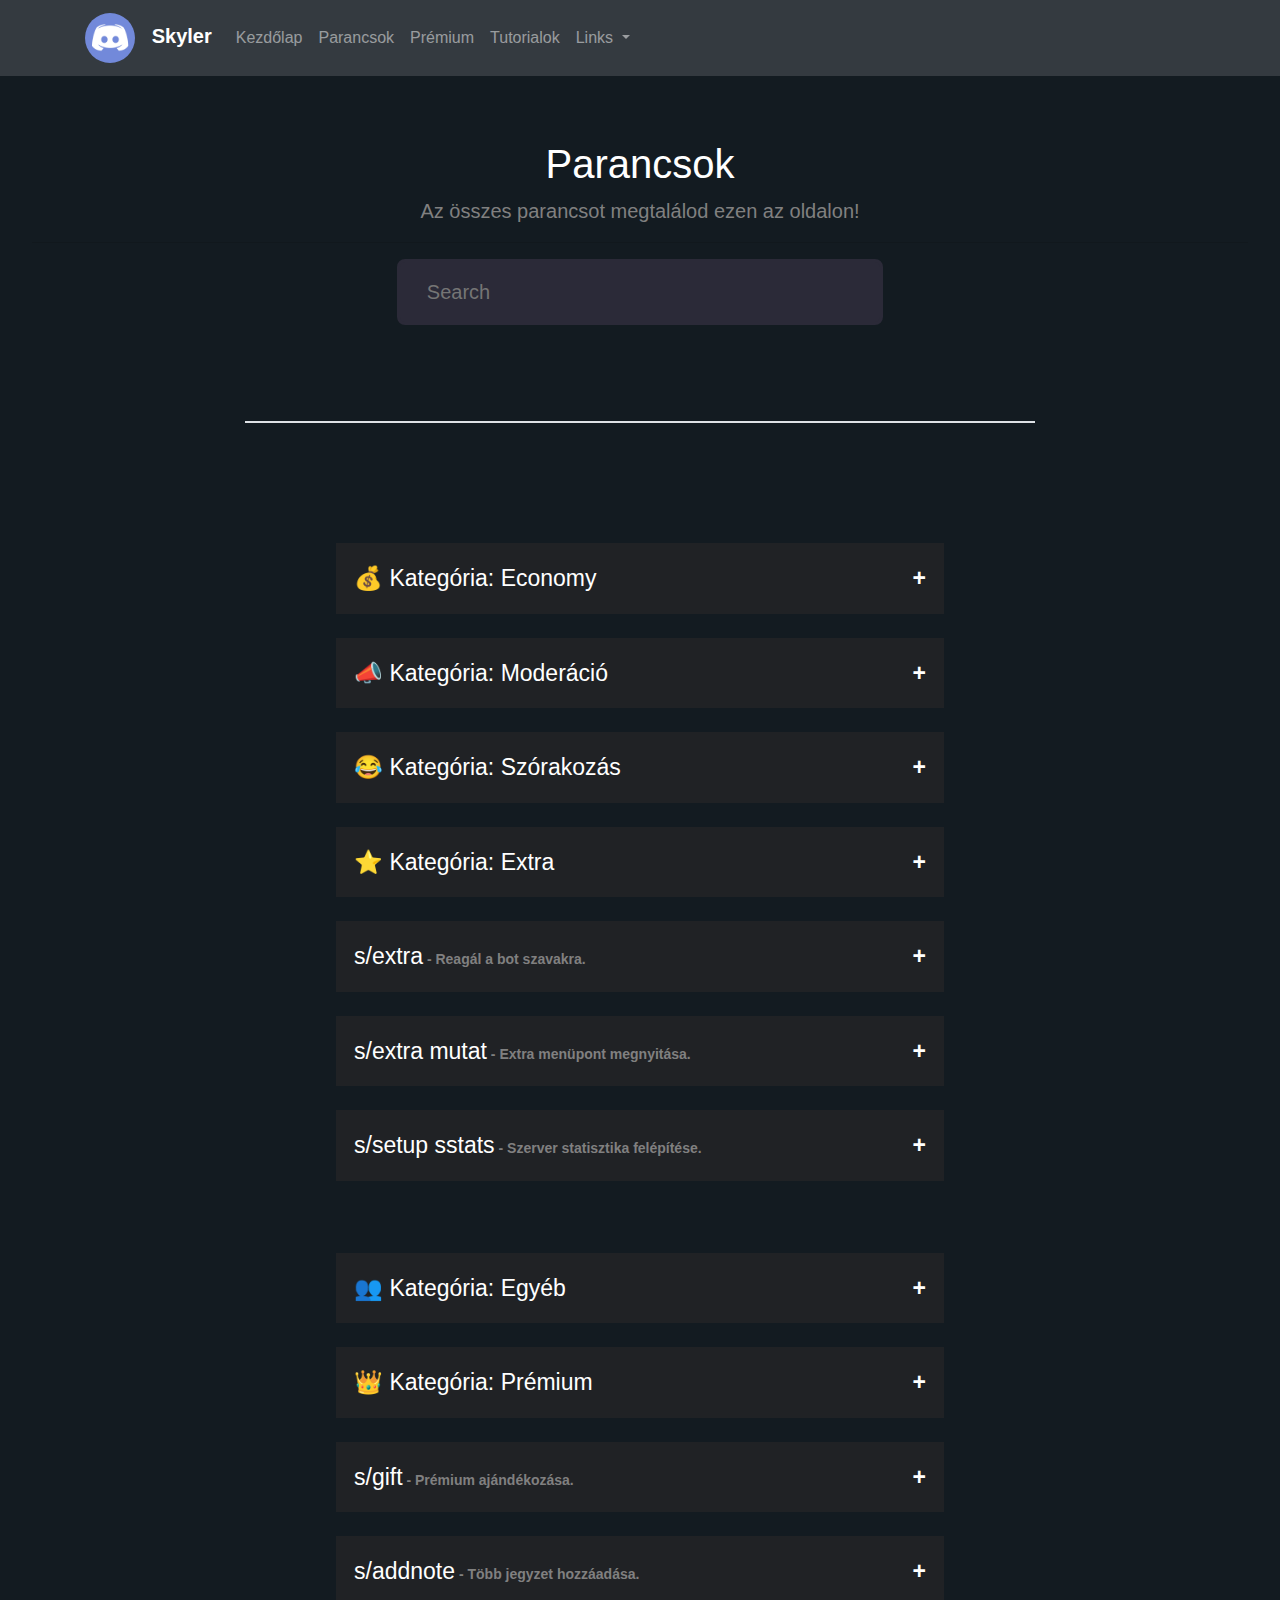
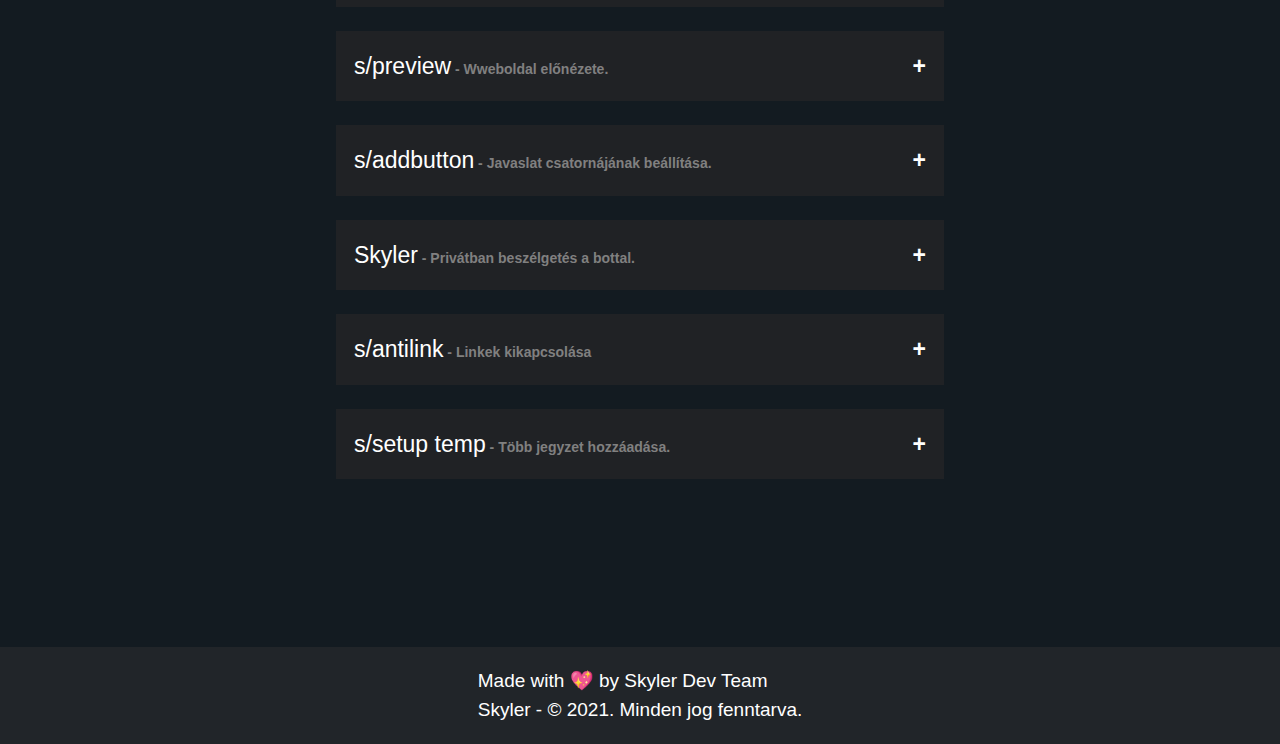
==== commit 40bba082: "Update commands.html" ====
--- a/commands.html
+++ b/commands.html
@@ -604,7 +604,6 @@
             <br>
             <button type="button" class="collapsible">😂 Kategória: Szórakozás</button>
             <div class="content">
-            </div>
             <br>
             <br>
             <button type="button" class="collapsible">s/kpo<span> - Kő, papír, olló játék.</span></button>
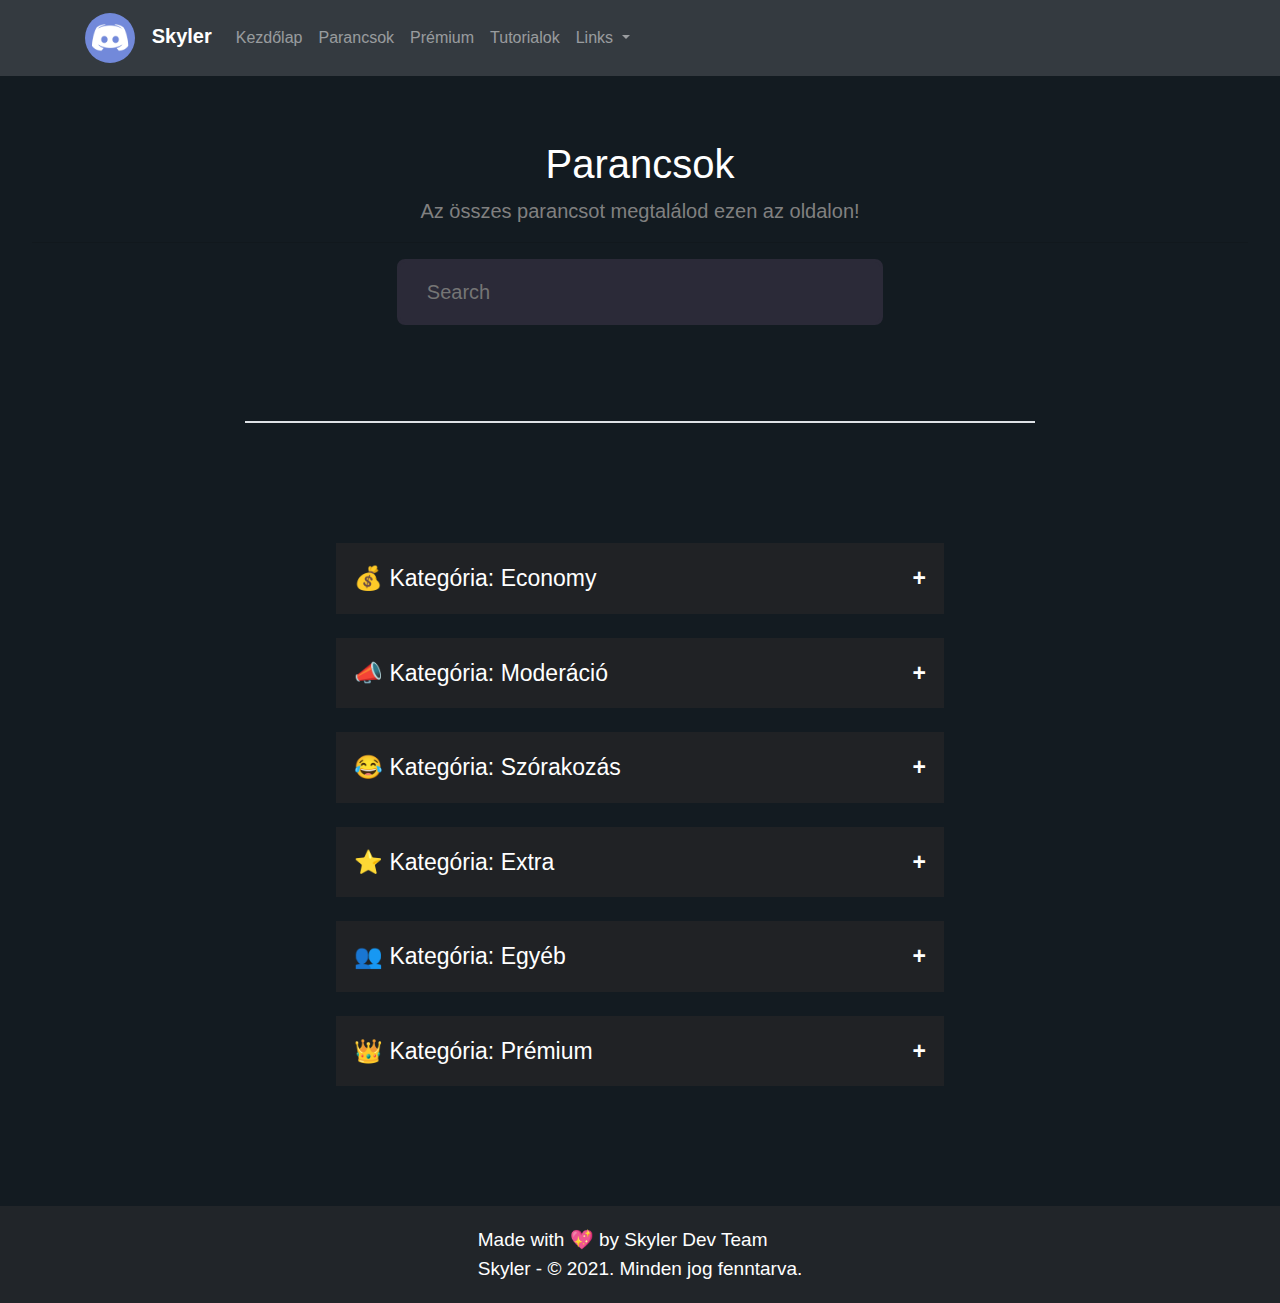
==== commit 619eaddb: "Update commands.html" ====
--- a/commands.html
+++ b/commands.html
@@ -649,9 +649,6 @@
             <div class="content">
             <br>
             <br>
-            </div>
-            <br>
-            <br>
             <button type="button" class="collapsible">s/extra<span> - Reagál a bot szavakra.</span></button>
             <div class="content">
                 <h4 style="color: rgb(253, 248, 248);">Szükséges jog:</h4>
@@ -686,14 +683,20 @@
             <div class="content">
             <br>
             <br>
+            <button type="button" class="collapsible">Hamarosan..<span> - Hamarosan...</span></button>
+            <div class="content">
+                <h4 style="color: rgb(253, 248, 248);">Szükséges jog:</h4>
+                <p style="color: rgb(252, 51, 69);">Adminisztrátor</p>
+                <h4 style="color: #cccccc;">Használat:</h4>
+                <p>Hamarosan...</p>
+            </div>
+            <br>
+            <br>
             </div>
             <br>
             <br>
             <button type="button" class="collapsible">👑 Kategória: Prémium</button>
             <div class="content">
-            <br>
-            <br>
-            </div>
             <br>
             <br>
             <button type="button" class="collapsible">s/gift<span> - Prémium ajándékozása.</span></button>
